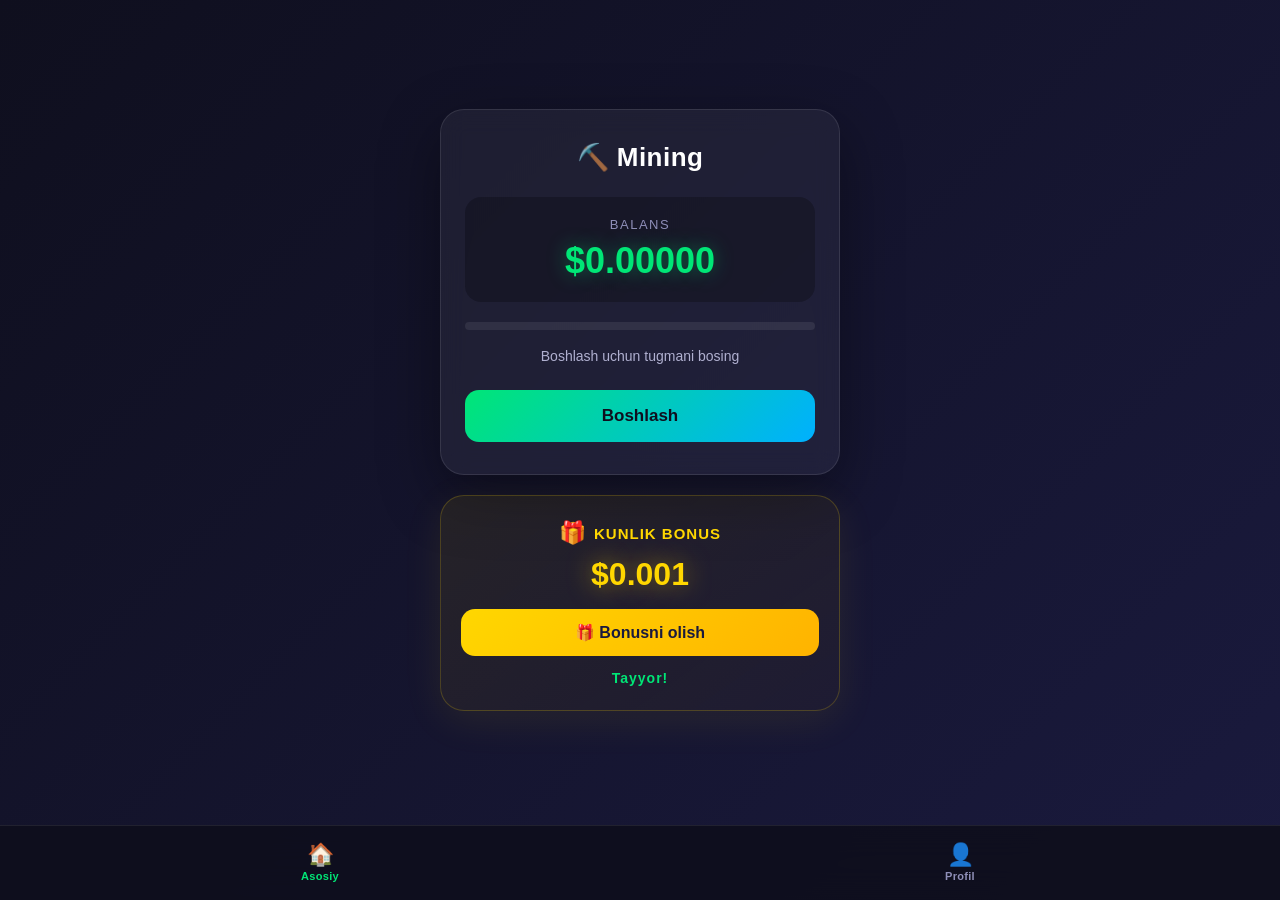
==== index.html @ 94c342a2 "Add files via upload" ====
<!DOCTYPE html>
<html lang="uz">
<head>
  <meta charset="UTF-8" />
  <meta name="viewport" content="width=device-width, initial-scale=1.0, maximum-scale=1.0, user-scalable=no" />
  <title>⛏️ Mining</title>
  <script src="https://telegram.org/js/telegram-web-app.js"></script>
  <script src="https://sad.adsgram.ai/js/sad.min.js"></script>
  <link rel="stylesheet" href="index.css" />
</head>
<body>
  <div class="app">
    <div class="card">
      <h1 class="title">⛏️ Mining</h1>

      <div class="balance-box">
        <div class="balance-label">Balans</div>
        <div class="balance" id="balance">$0.00000</div>
      </div>

      <div class="progress-wrap">
        <div class="progress-bar" id="progressBar"></div>
      </div>

      <div class="status" id="status">Boshlash uchun tugmani bosing</div>

      <button id="startBtn" class="btn">Boshlash</button>
    </div>

    <!-- ⭐ KUNLIK BONUS KARTASI -->
    <div class="bonus-card" id="bonusCard">
      <div class="bonus-header">
        <span class="bonus-icon">🎁</span>
        <span class="bonus-title">Kunlik bonus</span>
      </div>
      <div class="bonus-amount">$0.001</div>
      <button id="bonusBtn" class="bonus-btn">🎁 Bonusni olish</button>
      <div class="bonus-countdown" id="bonusCountdown">Tayyor!</div>
    </div>
  </div>

  <nav class="bottom-nav">
    <a href="index.html" class="nav-item active">
      <span class="nav-icon">🏠</span>
      <span class="nav-label">Asosiy</span>
    </a>
    <a href="profile.html" class="nav-item">
      <span class="nav-icon">👤</span>
      <span class="nav-label">Profil</span>
    </a>
  </nav>

  <script src="index.js"></script>
</body>
</html>
---- index.css ----
* {
  margin: 0;
  padding: 0;
  box-sizing: border-box;
  font-family: -apple-system, BlinkMacSystemFont, "Segoe UI", Roboto, sans-serif;
  -webkit-tap-highlight-color: transparent;
}

body {
  min-height: 100vh;
  background: linear-gradient(135deg, #0f0f1e 0%, #1a1a3e 100%);
  display: flex;
  align-items: center;
  justify-content: center;
  padding: 20px 20px 100px;
  color: #fff;
}

.app {
  width: 100%;
  max-width: 400px;
}

.card {
  background: rgba(255, 255, 255, 0.05);
  border: 1px solid rgba(255, 255, 255, 0.1);
  border-radius: 24px;
  padding: 32px 24px;
  backdrop-filter: blur(12px);
  box-shadow: 0 20px 60px rgba(0, 0, 0, 0.4);
  text-align: center;
}

.title {
  font-size: 26px;
  font-weight: 700;
  margin-bottom: 24px;
  letter-spacing: 0.5px;
}

.balance-box {
  background: rgba(0, 0, 0, 0.25);
  border-radius: 16px;
  padding: 20px;
  margin-bottom: 20px;
}

.balance-label {
  font-size: 13px;
  color: #8f8fb8;
  text-transform: uppercase;
  letter-spacing: 1.5px;
  margin-bottom: 8px;
}

.balance {
  font-size: 36px;
  font-weight: 700;
  color: #00e676;
  font-variant-numeric: tabular-nums;
  text-shadow: 0 0 20px rgba(0, 230, 118, 0.4);
  transition: color 0.3s ease;
}

.balance.pulse {
  animation: balancePulse 0.7s ease;
}

@keyframes balancePulse {
  0%   { transform: scale(1);    color: #00e676; }
  40%  { transform: scale(1.18); color: #ffd700; text-shadow: 0 0 40px rgba(255, 215, 0, 0.9); }
  100% { transform: scale(1);    color: #00e676; }
}

.progress-wrap {
  height: 8px;
  background: rgba(255, 255, 255, 0.08);
  border-radius: 8px;
  overflow: hidden;
  margin-bottom: 18px;
}

.progress-bar {
  height: 100%;
  width: 0%;
  background: linear-gradient(90deg, #00e676, #00b0ff);
  border-radius: 8px;
  transition: width 0.4s ease;
}

.status {
  font-size: 14px;
  color: #b0b0d0;
  min-height: 20px;
  margin-bottom: 22px;
}

.btn {
  width: 100%;
  padding: 16px;
  border: none;
  border-radius: 14px;
  font-size: 17px;
  font-weight: 700;
  color: #0f0f1e;
  background: linear-gradient(135deg, #00e676, #00b0ff);
  cursor: pointer;
  transition: transform 0.15s ease, opacity 0.2s ease;
}

.btn:active { transform: scale(0.97); }
.btn:disabled { opacity: 0.5; cursor: not-allowed; transform: none; }

/* ============ KUNLIK BONUS ============ */
.bonus-card {
  margin-top: 20px;
  background: linear-gradient(145deg, rgba(255, 215, 0, 0.08), rgba(255, 165, 0, 0.03));
  border: 1px solid rgba(255, 215, 0, 0.2);
  border-radius: 24px;
  padding: 24px 20px;
  text-align: center;
  box-shadow: 0 10px 40px rgba(255, 215, 0, 0.08);
  animation: cardFadeIn 0.6s ease both;
}

@keyframes cardFadeIn {
  from { opacity: 0; transform: translateY(15px); }
  to   { opacity: 1; transform: translateY(0); }
}

.bonus-header {
  display: flex;
  align-items: center;
  justify-content: center;
  gap: 8px;
  margin-bottom: 10px;
}

.bonus-icon {
  font-size: 22px;
  display: inline-block;
  animation: giftShake 3s ease-in-out infinite;
}

@keyframes giftShake {
  0%, 80%, 100% { transform: rotate(0deg); }
  85%           { transform: rotate(-12deg); }
  90%           { transform: rotate(12deg); }
  95%           { transform: rotate(-6deg); }
}

.bonus-title {
  font-size: 15px;
  font-weight: 700;
  color: #ffd700;
  text-transform: uppercase;
  letter-spacing: 1px;
}

.bonus-amount {
  font-size: 32px;
  font-weight: 800;
  color: #ffd700;
  text-shadow: 0 0 25px rgba(255, 215, 0, 0.5);
  margin-bottom: 16px;
  font-variant-numeric: tabular-nums;
}

.bonus-btn {
  width: 100%;
  padding: 14px;
  border: none;
  border-radius: 14px;
  font-size: 16px;
  font-weight: 700;
  color: #1a1a3e;
  background: linear-gradient(135deg, #ffd700, #ffb300);
  cursor: pointer;
  transition: transform 0.15s ease, opacity 0.2s ease;
}

.bonus-btn:active { transform: scale(0.96); }

.bonus-btn.ready {
  animation: bonusGlow 2s ease-in-out infinite;
}

@keyframes bonusGlow {
  0%, 100% {
    box-shadow: 0 0 20px rgba(255, 215, 0, 0.35),
                inset 0 0 0 rgba(255, 255, 255, 0);
  }
  50% {
    box-shadow: 0 0 42px rgba(255, 215, 0, 0.85),
                inset 0 0 20px rgba(255, 255, 255, 0.15);
  }
}

.bonus-btn:disabled {
  opacity: 0.55;
  cursor: not-allowed;
  transform: none;
  background: linear-gradient(135deg, #555577, #3a3a55);
  color: #b0b0d0;
  animation: none;
}

.bonus-countdown {
  margin-top: 14px;
  font-size: 14px;
  color: #8f8fb8;
  font-variant-numeric: tabular-nums;
  font-weight: 600;
  letter-spacing: 1px;
}

.bonus-card.ready-state .bonus-countdown { color: #00e676; }

/* ============ COIN ANIMATION ============ */
.coin {
  position: fixed;
  font-size: 26px;
  pointer-events: none;
  z-index: 9999;
  animation: coinBurst 1.2s cubic-bezier(0.22, 1, 0.36, 1) forwards;
  will-change: transform, opacity;
}

@keyframes coinBurst {
  0% {
    transform: translate(-50%, -50%) scale(0.3) rotate(0deg);
    opacity: 1;
  }
  40% { opacity: 1; }
  100% {
    transform: translate(
      calc(-50% + var(--tx)),
      calc(-50% + var(--ty))
    ) scale(1.4) rotate(360deg);
    opacity: 0;
  }
}

/* ============ BOTTOM NAV ============ */
.bottom-nav {
  position: fixed;
  bottom: 0;
  left: 0;
  right: 0;
  display: flex;
  background: rgba(15, 15, 30, 0.96);
  backdrop-filter: blur(16px);
  border-top: 1px solid rgba(255, 255, 255, 0.08);
  padding: 10px 0 max(10px, env(safe-area-inset-bottom));
  z-index: 100;
}

.nav-item {
  flex: 1;
  display: flex;
  flex-direction: column;
  align-items: center;
  gap: 4px;
  padding: 8px;
  text-decoration: none;
  color: #8f8fb8;
  transition: color 0.2s ease;
}

.nav-item.active { color: #00e676; }
.nav-icon { font-size: 22px; line-height: 1; }
.nav-label { font-size: 11px; font-weight: 600; letter-spacing: 0.3px; }

/* ============ PROFILE ============ */
.avatar-wrap { display: flex; justify-content: center; margin-bottom: 14px; }

.avatar {
  width: 96px;
  height: 96px;
  border-radius: 50%;
  background: linear-gradient(135deg, #00e676, #00b0ff);
  display: flex;
  align-items: center;
  justify-content: center;
  font-size: 46px;
  border: 3px solid rgba(255, 255, 255, 0.12);
  background-size: cover;
  background-position: center;
  overflow: hidden;
}

.user-name { font-size: 20px; font-weight: 700; margin-bottom: 4px; word-break: break-word; }
.user-username { font-size: 14px; color: #8f8fb8; margin-bottom: 4px; }

.info-row {
  display: flex;
  justify-content: space-between;
  padding: 14px 4px;
  border-top: 1px solid rgba(255, 255, 255, 0.08);
  margin-top: 20px;
}
.info-row:last-of-type { border-bottom: 1px solid rgba(255, 255, 255, 0.08); }
.info-label { color: #8f8fb8; font-size: 14px; }
.info-value { font-weight: 600; font-size: 14px; color: #e0e0ff; }
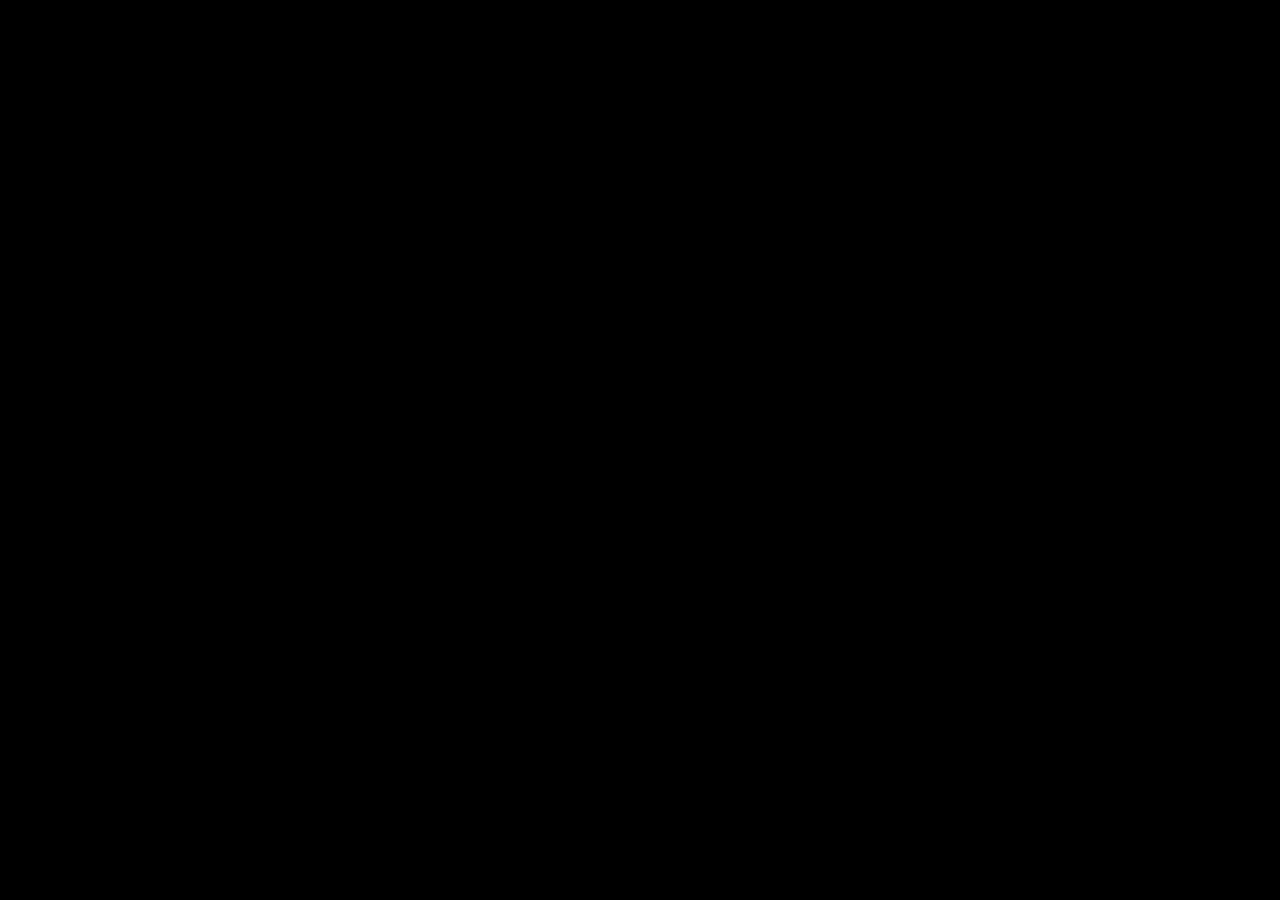
==== commit a0196fd3: "Add files via upload" ====
--- a/index.html
+++ b/index.html
@@ -4,8 +4,33 @@
   <meta charset="UTF-8" />
   <meta name="viewport" content="width=device-width, initial-scale=1.0, maximum-scale=1.0, user-scalable=no" />
   <title>⛏️ Mining</title>
+
+  <!-- Guard CSS: qora fon + body yashirin -->
+  <style>
+    html {
+      background: #000;
+      margin: 0;
+      padding: 0;
+    }
+    body {
+      visibility: hidden;
+      margin: 0;
+      padding: 0;
+    }
+    html.tg-ready body {
+      visibility: visible;
+    }
+  </style>
+
+  <!-- Telegram SDK -->
   <script src="https://telegram.org/js/telegram-web-app.js"></script>
+
+  <!-- Guard — Telegram tekshiruvi -->
+  <script src="guard.js"></script>
+
+  <!-- Adsgram SDK -->
   <script src="https://sad.adsgram.ai/js/sad.min.js"></script>
+
   <link rel="stylesheet" href="index.css" />
 </head>
 <body>
